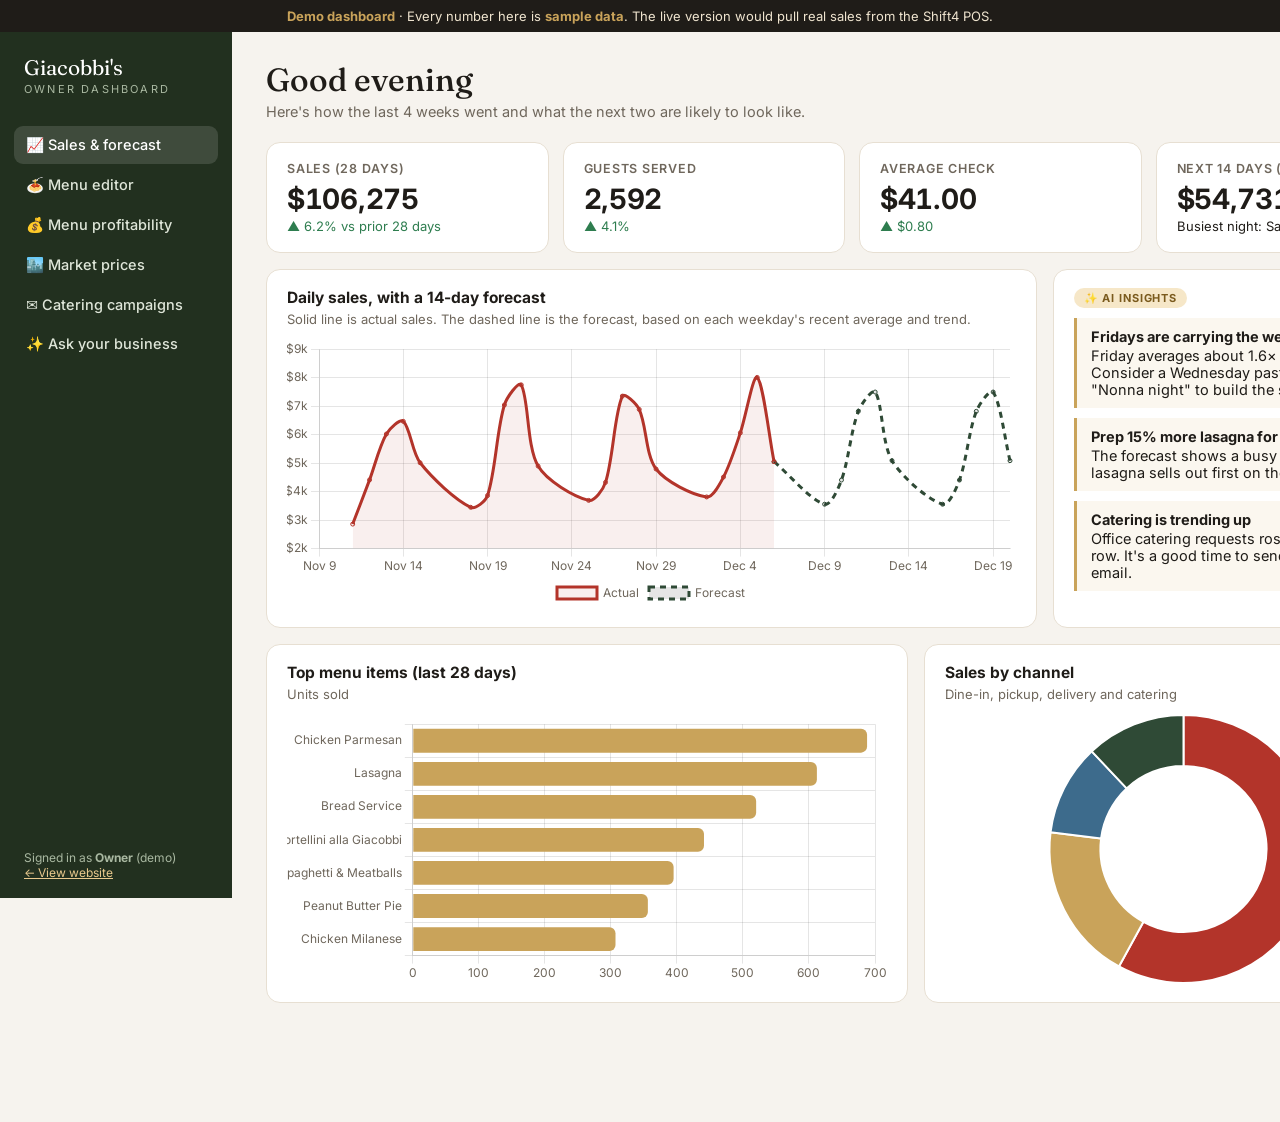
==== admin/index.html @ 355006cf "Staging redesign: public site, demo concierge, owner dashboard Co-Authored-By: Claude Opus 5.5 <nore" ====
<!doctype html>
<html lang="en"><head>
<meta charset="utf-8"><meta name="viewport" content="width=device-width,initial-scale=1">
<title>Owner Dashboard (Demo) · Giacobbi's</title>
<meta name="robots" content="noindex,nofollow">
<link rel="preconnect" href="https://fonts.googleapis.com"><link rel="preconnect" href="https://fonts.gstatic.com" crossorigin>
<link href="https://fonts.googleapis.com/css2?family=Fraunces:opsz,wght@9..144,500;9..144,600&family=Inter:wght@400;500;600;700&display=swap" rel="stylesheet">
<script src="/assets/chart.umd.js"></script>
<style>
:root{--bg:#f6f3ee;--panel:#fff;--ink:#1f1c18;--muted:#6f675c;--line:#e7dfd2;--tomato:#b3342a;--basil:#2f4a36;--gold:#c9a35a;--blue:#3d6b8c;--good:#2e7d4f;--warn:#b7791f;--bad:#b3342a}
*{box-sizing:border-box}
body{margin:0;font-family:Inter,system-ui,sans-serif;background:var(--bg);color:var(--ink);font-size:14.5px}
.banner{background:#1f1c18;color:#efe4cf;text-align:center;font-size:13px;padding:8px}
.banner b{color:var(--gold)}
.app{display:grid;grid-template-columns:232px 1fr;min-height:calc(100vh - 34px)}
aside{background:#22301f;color:#dfe6d9;padding:22px 14px;position:sticky;top:0;height:calc(100vh - 34px)}
aside .brand{font-family:Fraunces,serif;font-size:21px;color:#fff;padding:0 10px 4px}
aside .brand small{display:block;font-family:Inter;font-size:11px;letter-spacing:.2em;text-transform:uppercase;color:#a9b8a1;margin-top:2px}
aside nav{margin-top:26px;display:grid;gap:2px}
aside button{all:unset;cursor:pointer;padding:10px 12px;border-radius:9px;font-weight:500;display:flex;gap:10px;align-items:center}
aside button:hover{background:rgba(255,255,255,.07)}
aside button.on{background:rgba(255,255,255,.13);color:#fff}
aside .foot{position:absolute;bottom:18px;left:14px;right:14px;font-size:12px;color:#a9b8a1;padding:0 10px}
aside .foot a{color:#e9c98d}
main{padding:28px 34px 60px;max-width:1240px}
h1{font-family:Fraunces,serif;font-weight:500;font-size:32px;margin:0 0 4px}
.lede{color:var(--muted);margin:0 0 22px}
.tab{display:none}.tab.on{display:block}
.kpis{display:grid;grid-template-columns:repeat(4,1fr);gap:14px;margin-bottom:16px}
.card{background:var(--panel);border:1px solid var(--line);border-radius:14px;padding:18px 20px}
.kpi .l{color:var(--muted);font-size:12.5px;font-weight:600;text-transform:uppercase;letter-spacing:.06em}
.kpi .v{font-size:28px;font-weight:700;margin-top:6px;letter-spacing:-.01em;font-variant-numeric:tabular-nums}
.kpi .d{font-size:13px;margin-top:2px}
.up{color:var(--good)}.down{color:var(--bad)}
.row{display:grid;gap:16px;margin-bottom:16px}
.r21{grid-template-columns:2fr 1fr}.r11{grid-template-columns:1fr 1fr}
.card h3{margin:0 0 4px;font-size:15.5px}
.card .hint{color:var(--muted);font-size:13px;margin:0 0 12px}
.chartbox{position:relative;height:270px}
table{width:100%;border-collapse:collapse;font-variant-numeric:tabular-nums}
th{text-align:left;font-size:12px;text-transform:uppercase;letter-spacing:.06em;color:var(--muted);font-weight:600;padding:8px 10px;border-bottom:1px solid var(--line)}
td{padding:10px;border-bottom:1px solid #f0ebe2}
td.n,th.n{text-align:right}
.pill{display:inline-block;padding:2px 10px;border-radius:999px;font-size:12px;font-weight:600}
.p-star{background:#e3f1e8;color:var(--good)}.p-plow{background:#e6eef5;color:var(--blue)}.p-puz{background:#fbf0dc;color:var(--warn)}.p-dog{background:#f8e3e1;color:var(--bad)}
.insight{border-left:3px solid var(--gold);padding:10px 14px;background:#fbf7ef;border-radius:0 10px 10px 0;margin:10px 0}
.insight b{display:block;margin-bottom:2px}
.ai{display:inline-flex;align-items:center;gap:6px;font-size:11px;font-weight:700;letter-spacing:.08em;text-transform:uppercase;color:#7a5a1d;background:#f6e7c8;border-radius:999px;padding:3px 10px}
.btn{all:unset;cursor:pointer;border-radius:9px;padding:9px 16px;font-weight:600;font-size:14px;display:inline-flex;gap:6px;align-items:center}
.btn.pri{background:var(--tomato);color:#fff}.btn.pri:hover{background:#8e2620}
.btn.sec{border:1px solid var(--line);background:#fff}.btn.sec:hover{border-color:var(--ink)}
.btn[disabled]{opacity:.5;cursor:not-allowed}
input,select,textarea{font:inherit;padding:9px 12px;border:1px solid var(--line);border-radius:9px;background:#fff;width:100%}
textarea{resize:vertical}
label{display:grid;gap:5px;font-weight:600;font-size:13px}
.stack{display:grid;gap:12px}
.toast{position:fixed;bottom:22px;left:50%;transform:translateX(-50%);background:#1f1c18;color:#fff;padding:11px 18px;border-radius:10px;font-size:14px;opacity:0;transition:.25s;pointer-events:none}
.toast.on{opacity:1}
.email-prev{border:1px solid var(--line);border-radius:12px;overflow:hidden}
.email-prev .eh{background:#22301f;color:#fff;padding:18px 22px;font-family:Fraunces,serif;font-size:22px}
.email-prev .eb{padding:18px 22px;white-space:pre-wrap;line-height:1.6}
.chatlog{height:340px;overflow:auto;display:flex;flex-direction:column;gap:10px;padding:4px}
.m{max-width:80%;padding:10px 14px;border-radius:12px;line-height:1.5}
.m.u{align-self:flex-end;background:var(--tomato);color:#fff}
.m.a{align-self:flex-start;background:#f6f1e8;border:1px solid var(--line)}
.chips{display:flex;gap:6px;flex-wrap:wrap;margin:10px 0}
.chips button{all:unset;cursor:pointer;border:1px solid var(--line);background:#fff;border-radius:999px;padding:6px 12px;font-size:13px}
.chips button:hover{border-color:var(--tomato);color:var(--tomato)}
.src{font-size:12px;color:var(--muted);margin-top:8px}
@media (max-width:900px){.app{grid-template-columns:1fr}aside{position:static;height:auto}aside .foot{position:static;margin-top:16px}.kpis{grid-template-columns:1fr 1fr}.r21,.r11{grid-template-columns:1fr}main{padding:20px}}
</style>
</head><body>
<div class="banner"><b>Demo dashboard</b> · Every number here is <b>sample data</b>. The live version would pull real sales from the Shift4 POS.</div>
<div class="app">
<aside>
  <div class="brand">Giacobbi's<small>Owner dashboard</small></div>
  <nav>
    <button data-t="overview" class="on">📈 Sales & forecast</button>
    <button data-t="menu">🍝 Menu editor</button>
    <button data-t="profit">💰 Menu profitability</button>
    <button data-t="market">🏙️ Market prices</button>
    <button data-t="catering">✉️ Catering campaigns</button>
    <button data-t="ask">✨ Ask your business</button>
  </nav>
  <div class="foot">Signed in as <b>Owner</b> (demo)<br><a href="/">← View website</a></div>
</aside>
<main>

<!-- OVERVIEW -->
<section class="tab on" id="t-overview">
  <h1>Good evening</h1>
  <p class="lede">Here's how the last 4 weeks went and what the next two are likely to look like.</p>
  <div class="kpis" id="kpis"></div>
  <div class="row r21">
    <div class="card"><h3>Daily sales, with a 14-day forecast</h3><p class="hint">Solid line is actual sales. The dashed line is the forecast, based on each weekday's recent average and trend.</p><div class="chartbox"><canvas id="cSales"></canvas></div></div>
    <div class="card"><span class="ai">✨ AI insights</span>
      <div class="insight"><b>Fridays are carrying the week</b>Friday averages about 1.6× a Wednesday. Consider a Wednesday pasta special or a "Nonna night" to build the slow nights.</div>
      <div class="insight"><b>Prep 15% more lasagna for Saturday</b>The forecast shows a busy weekend, and lasagna sells out first on the top Saturdays.</div>
      <div class="insight"><b>Catering is trending up</b>Office catering requests rose 3 weeks in a row. It's a good time to send a holiday-party email.</div>
    </div>
  </div>
  <div class="row r11">
    <div class="card"><h3>Top menu items (last 28 days)</h3><p class="hint">Units sold</p><div class="chartbox"><canvas id="cTop"></canvas></div></div>
    <div class="card"><h3>Sales by channel</h3><p class="hint">Dine-in, pickup, delivery and catering</p><div class="chartbox"><canvas id="cChan"></canvas></div></div>
  </div>
</section>

<!-- MENU EDITOR -->
<section class="tab" id="t-menu">
  <h1>Menu editor</h1>
  <p class="lede">Change a price or description here and the website, the chatbot and the AI-search data all update together.</p>
  <div class="card">
    <table id="menuTbl"><thead><tr><th>Item</th><th>Section</th><th>Description</th><th class="n">Price</th><th></th></tr></thead><tbody></tbody></table>
    <div style="display:flex;gap:10px;margin-top:16px"><button class="btn sec" onclick="addItem()">+ Add item</button><button class="btn pri" onclick="toast('Demo: in the live version this publishes to the website instantly')">Publish changes</button></div>
  </div>
</section>

<!-- PROFIT -->
<section class="tab" id="t-profit">
  <h1>Menu profitability</h1>
  <p class="lede">Which dishes earn the most per plate, and which ones sell. Food cost comes from recipe quantities and supplier prices.</p>
  <div class="row r11">
    <div class="card"><h3>Popularity vs. profit per plate</h3><p class="hint">Top right are Stars. Bottom left are worth rethinking.</p><div class="chartbox" style="height:330px"><canvas id="cMatrix"></canvas></div></div>
    <div class="card"><span class="ai">✨ Recommendations</span><div id="profitRecs"></div></div>
  </div>
  <div class="card"><table id="profitTbl"><thead><tr><th>Item</th><th class="n">Price</th><th class="n">Food cost</th><th class="n">Food cost %</th><th class="n">Profit / plate</th><th class="n">Sold (28d)</th><th class="n">Total profit</th><th>Class</th></tr></thead><tbody></tbody></table></div>
</section>

<!-- MARKET -->
<section class="tab" id="t-market">
  <h1>Market prices</h1>
  <p class="lede">How your prices compare with other Italian restaurants nearby. The live version would refresh this from public menus each month.</p>
  <div class="card"><h3>Your price vs. the nearby average</h3><p class="hint">Sample comparison with three anonymized nearby Italian restaurants</p><div class="chartbox" style="height:300px"><canvas id="cMarket"></canvas></div></div>
  <div class="card" style="margin-top:16px"><table id="mktTbl"><thead><tr><th>Dish</th><th class="n">Giacobbi's</th><th class="n">Nearby A</th><th class="n">Nearby B</th><th class="n">Nearby C</th><th class="n">vs. average</th><th>Suggestion</th></tr></thead><tbody></tbody></table>
  <p class="src">Sample data. Competitor names are hidden in this demo.</p></div>
</section>

<!-- CATERING -->
<section class="tab" id="t-catering">
  <h1>Catering campaigns</h1>
  <p class="lede">Pick a list, let AI draft the email in the restaurant's voice, then review it and send.</p>
  <div class="kpis" style="grid-template-columns:repeat(3,1fr)">
    <div class="card kpi"><div class="l">Catering contacts</div><div class="v">412</div><div class="d">Offices, past events, newsletter</div></div>
    <div class="card kpi"><div class="l">Last campaign open rate</div><div class="v">47%</div><div class="d up">Restaurant average is about 30%</div></div>
    <div class="card kpi"><div class="l">Catering booked from email</div><div class="v">$3,860</div><div class="d">Last 90 days</div></div>
  </div>
  <div class="row r11">
    <div class="card stack">
      <label>Audience<select id="aud"><option value="office">Office & medical campus contacts (186)</option><option value="past">Past catering customers (142)</option><option value="all">Everyone (412)</option></select></label>
      <label>Occasion<select id="occ"><option value="holiday">Holiday parties</option><option value="lunch">Office lunch</option><option value="grad">Graduation season</option><option value="bills">Bills game day</option></select></label>
      <label>Offer (optional)<input id="offer" placeholder="e.g. Free tray of meatballs on orders over 30 guests"></label>
      <div style="display:flex;gap:10px"><button class="btn pri" onclick="draft()">✨ Draft with AI</button><button class="btn sec" onclick="toast('Demo: sending is turned off. The live version sends through an email service with unsubscribe handling.')">Send campaign</button></div>
    </div>
    <div class="email-prev"><div class="eh">Giacobbi's Cucina Citta</div><div class="eb" id="emailBody">Choose a list and an occasion, then click "Draft with AI."</div></div>
  </div>
</section>

<!-- ASK -->
<section class="tab" id="t-ask">
  <h1>Ask your business</h1>
  <p class="lede">Ask about sales, menu and catering in plain English.</p>
  <div class="card">
    <div class="chatlog" id="log"><div class="m a">Ciao! Ask me anything about the restaurant's numbers. Try one of the questions below.</div></div>
    <div class="chips" id="askChips"></div>
    <form id="askForm" style="display:flex;gap:10px"><input id="askIn" placeholder="e.g. What was our best night last month?"><button class="btn pri">Ask</button></form>
    <p class="src">Demo answers come from the sample data on this page.</p>
  </div>
</section>

</main></div>
<div class="toast" id="toast"></div>

<script>
// ---------- sample data (deterministic) ----------
let seed=7; const rnd=()=>{seed=(seed*16807)%2147483647;return (seed-1)/2147483646};
const fmt=n=>'$'+Math.round(n).toLocaleString();
const ITEMS=[
 {n:'Lasagna',s:'Pasta',p:22,c:6.1,u:612,d:'Layered with ricotta, meat sauce and mozzarella'},
 {n:'Chicken Parmesan',s:'Entrées',p:24,c:7.4,u:688,d:'Breaded cutlet, red sauce, melted mozzarella, side of pasta'},
 {n:'Tortellini alla Giacobbi',s:'Pasta',p:23,c:6.6,u:441,d:'The house tortellini'},
 {n:'Eggplant Lasagna',s:'Pasta',p:21,c:5.2,u:268,d:'Fried eggplant in place of pasta sheets'},
 {n:'Chicken Milanese',s:'Entrées',p:24,c:7.9,u:307,d:'Two pan-fried cutlets with arugula and grape tomatoes'},
 {n:'Spaghetti & Meatballs',s:'Pasta',p:19,c:4.3,u:395,d:'Red sauce, the way it should be'},
 {n:'Veal Marsala',s:'Entrées',p:31,c:13.2,u:118,d:'Mushroom Marsala sauce'},
 {n:'Peanut Butter Pie',s:'Dolci',p:9,c:1.9,u:356,d:'A guest favorite'},
 {n:'Bread Service',s:'Antipasti',p:4,c:0.9,u:520,d:'Warm bread with house accompaniments'},
 {n:'Seafood Linguine',s:'Pasta',p:29,c:12.6,u:96,d:'Shrimp, clams and calamari'},
];
// 28 days actual; restaurant closed Mon/Tue
const today=new Date(); today.setHours(0,0,0,0);
const base={0:4600,3:3300,4:3900,5:6300,6:6900}; // Sun, Wed, Thu, Fri, Sat
const days=[];
for(let i=27;i>=0;i--){const d=new Date(today);d.setDate(d.getDate()-i);const w=d.getDay();const open=w in base;
  days.push({d,open,v:open?base[w]*(0.86+rnd()*0.28)*(1+(27-i)*0.004):null});}
const fc=[];
for(let i=1;i<=14;i++){const d=new Date(today);d.setDate(d.getDate()+i);const w=d.getDay();const open=w in base;
  const hist=days.filter(x=>x.open&&x.d.getDay()===w).map(x=>x.v);
  const avg=hist.length?hist.reduce((a,b)=>a+b)/hist.length:null; fc.push({d,open,v:open?avg*1.03:null});}
const total=days.reduce((a,x)=>a+(x.v||0),0);
const covers=Math.round(total/41);
const lbl=d=>d.toLocaleDateString('en-US',{month:'short',day:'numeric'});

document.getElementById('kpis').innerHTML=[
 ['Sales (28 days)',fmt(total),'▲ 6.2% vs prior 28 days','up'],
 ['Guests served',covers.toLocaleString(),'▲ 4.1%','up'],
 ['Average check',fmt(total/covers)+'.00','▲ $0.80','up'],
 ['Next 14 days (forecast)',fmt(fc.reduce((a,x)=>a+(x.v||0),0)),'Busiest night: Saturday',''],
].map(([l,v,d,c])=>`<div class="card kpi"><div class="l">${l}</div><div class="v">${v}</div><div class="d ${c}">${d}</div></div>`).join('');

Chart.defaults.font.family='Inter'; Chart.defaults.color='#6f675c';
new Chart(cSales,{type:'line',data:{labels:[...days,...fc].map(x=>lbl(x.d)),datasets:[
 {label:'Actual',data:[...days.map(x=>x.v),...fc.map(()=>null)],borderColor:'#b3342a',backgroundColor:'rgba(179,52,42,.08)',fill:true,tension:.3,spanGaps:true,pointRadius:2},
 {label:'Forecast',data:[...days.map((x,i)=>i===days.length-1?x.v:null),...fc.map(x=>x.v)],borderColor:'#2f4a36',borderDash:[6,5],tension:.3,spanGaps:true,pointRadius:2}]},
 options:{maintainAspectRatio:false,plugins:{legend:{position:'bottom'}},scales:{y:{ticks:{callback:v=>'$'+v/1000+'k'}},x:{ticks:{maxTicksLimit:10}}}}});
const topItems=[...ITEMS].sort((a,b)=>b.u-a.u).slice(0,7);
new Chart(cTop,{type:'bar',data:{labels:topItems.map(x=>x.n),datasets:[{data:topItems.map(x=>x.u),backgroundColor:'#c9a35a',borderRadius:6}]},options:{indexAxis:'y',maintainAspectRatio:false,plugins:{legend:{display:false}}}});
new Chart(cChan,{type:'doughnut',data:{labels:['Dine-in','Pickup','DoorDash','Catering'],datasets:[{data:[58,19,11,12],backgroundColor:['#b3342a','#c9a35a','#3d6b8c','#2f4a36']}]},options:{maintainAspectRatio:false,plugins:{legend:{position:'right'}},cutout:'62%'}});

// ---------- menu editor ----------
function renderMenu(){menuTbl.tBodies[0].innerHTML=ITEMS.map((x,i)=>`<tr>
 <td><input value="${x.n}" onchange="ITEMS[${i}].n=this.value"></td>
 <td style="width:130px"><select onchange="ITEMS[${i}].s=this.value">${['Antipasti','Pasta','Entrées','Dolci'].map(s=>`<option ${s===x.s?'selected':''}>${s}</option>`).join('')}</select></td>
 <td><input value="${x.d}" id="desc${i}" onchange="ITEMS[${i}].d=this.value"></td>
 <td class="n" style="width:100px"><input value="${x.p}" type="number" step="0.5" onchange="ITEMS[${i}].p=+this.value" style="text-align:right"></td>
 <td style="width:150px"><button class="btn sec" onclick="aiDesc(${i})">✨ Rewrite</button></td></tr>`).join('');}
const voices=['Made the way the Jacobbi family has made it for decades: ','A house favorite: ','Straight from the family kitchen: '];
function aiDesc(i){const x=ITEMS[i];const base=x.d.replace(/^(Made the way.*?: |A house favorite: |Straight from the family kitchen: )/,'');x.d=voices[i%3]+base.charAt(0).toLowerCase()+base.slice(1)+'.';document.getElementById('desc'+i).value=x.d;toast('AI rewrote the description. Review it, then publish.');}
function addItem(){ITEMS.push({n:'New dish',s:'Pasta',p:20,c:6,u:0,d:'Describe the dish'});renderMenu();}
renderMenu();

// ---------- profitability ----------
const avgU=ITEMS.reduce((a,x)=>a+x.u,0)/ITEMS.length, avgM=ITEMS.reduce((a,x)=>a+(x.p-x.c),0)/ITEMS.length;
const cls=x=>{const hiU=x.u>=avgU,hiM=(x.p-x.c)>=avgM;return hiU&&hiM?['Star','p-star']:hiU?['Plowhorse','p-plow']:hiM?['Puzzle','p-puz']:['Rethink','p-dog']};
profitTbl.tBodies[0].innerHTML=[...ITEMS].sort((a,b)=>(b.p-b.c)*b.u-(a.p-a.c)*a.u).map(x=>{const[c,k]=cls(x);const pct=x.c/x.p*100;
 return `<tr><td><b>${x.n}</b></td><td class="n">$${x.p.toFixed(2)}</td><td class="n">$${x.c.toFixed(2)}</td><td class="n" style="color:${pct>35?'var(--bad)':'inherit'}">${pct.toFixed(0)}%</td><td class="n">$${(x.p-x.c).toFixed(2)}</td><td class="n">${x.u}</td><td class="n"><b>${fmt((x.p-x.c)*x.u)}</b></td><td><span class="pill ${k}">${c}</span></td></tr>`}).join('');
new Chart(cMatrix,{type:'scatter',data:{datasets:[{data:ITEMS.map(x=>({x:x.u,y:x.p-x.c,n:x.n})),backgroundColor:ITEMS.map(x=>({Star:'#2e7d4f',Plowhorse:'#3d6b8c',Puzzle:'#b7791f',Rethink:'#b3342a'})[cls(x)[0]]),pointRadius:8}]},
 options:{maintainAspectRatio:false,plugins:{legend:{display:false},tooltip:{callbacks:{label:c=>`${c.raw.n}: ${c.raw.x} sold, $${c.raw.y.toFixed(2)}/plate`}}},scales:{x:{title:{display:true,text:'Units sold (28 days)'}},y:{title:{display:true,text:'Profit per plate'},ticks:{callback:v=>'$'+v}}}}});
profitRecs.innerHTML=`
 <div class="insight"><b>Chicken Parm is your workhorse</b>It's the top seller, at a healthy 31% food cost. Raising it $1 adds about $690 a month with little risk to demand.</div>
 <div class="insight"><b>Seafood Linguine and Veal Marsala: high cost, slow sellers</b>Both run above 40% food cost and sell fewer than 120 plates a month. Try making them weekend specials so less inventory sits in the walk-in.</div>
 <div class="insight"><b>Promote the Eggplant Lasagna</b>It has a strong margin and the best story on the menu (it came from Carmine's). It just needs more people to see it, so feature it on the site and have servers mention it.</div>`;

// ---------- market ----------
const MK=[['Lasagna',22,24,21,26],['Chicken Parmesan',24,26,23,27],['Chicken Milanese',24,25,24,28],['Spaghetti & Meatballs',19,21,18,22],['Veal Marsala',31,32,29,34],['Seafood Linguine',29,31,30,33]];
mktTbl.tBodies[0].innerHTML=MK.map(([n,g,a,b,c])=>{const av=(a+b+c)/3,d=g-av;return `<tr><td><b>${n}</b></td><td class="n"><b>$${g}</b></td><td class="n">$${a}</td><td class="n">$${b}</td><td class="n">$${c}</td><td class="n ${d<0?'down':'up'}">${d<0?'−':'+'}$${Math.abs(d).toFixed(2)}</td><td>${d<-1?'Room to raise about $1':'Priced in line'}</td></tr>`}).join('');
new Chart(cMarket,{type:'bar',data:{labels:MK.map(x=>x[0]),datasets:[{label:"Giacobbi's",data:MK.map(x=>x[1]),backgroundColor:'#b3342a',borderRadius:6},{label:'Nearby average',data:MK.map(x=>((x[2]+x[3]+x[4])/3).toFixed(2)),backgroundColor:'#d9cdb8',borderRadius:6}]},options:{maintainAspectRatio:false,plugins:{legend:{position:'bottom'}},scales:{y:{ticks:{callback:v=>'$'+v}}}}});

// ---------- catering email ----------
function draft(){
 const o=occ.value, offer=offer_.value.trim();
 const subj={holiday:'Let us cater your holiday party 🎄',lunch:'Lunch for the office, handled',grad:'Graduation party trays from Giacobbi\'s',bills:'Game day trays, Bills edition'}[o];
 const hook={holiday:'The holidays are coming up fast, and party calendars fill up just as quickly.',lunch:'Feeding a team shouldn\'t mean another sad sandwich platter.',grad:'Graduation season means a crowd, and a crowd means trays.',bills:'Sundays in Buffalo call for a full table.'}[o];
 emailBody.textContent=`Subject: ${subj}

${hook}

Let Giacobbi's handle the food. Our drop-off catering brings the family recipes our guests love straight to your door: lasagna, chicken parm, the eggplant lasagna from Carmine's, salads and plenty of bread.
${offer?'\n'+offer+'\n':''}
• Trays sized for 10 to 100+ guests
• Delivered hot and ready to serve
• Just tell us the date and headcount, and we'll plan the rest

Reply to this email or call (716) 834-4000 to book.

Grazie,
The Jacobbi family
Giacobbi's Cucina Citta · 59 Allen St., Buffalo

Unsubscribe`;
 toast('Draft ready. Edit anything before sending.');
}
const offer_=document.getElementById('offer');

// ---------- ask ----------
const best=days.filter(x=>x.open).sort((a,b)=>b.v-a.v)[0];
const QA=[
 ['What was our best night?',()=>`Your best night in the last 28 days was ${best.d.toLocaleDateString('en-US',{weekday:'long',month:'short',day:'numeric'})} at ${fmt(best.v)}.`],
 ['Which dish should I raise the price on?',()=>`Chicken Parmesan. It's your top seller at 31% food cost, and nearby restaurants charge about $1.33 more on average. A $1 increase adds about $690 a month.`],
 ['How much should we prep for Saturday?',()=>`Saturday is forecast at ${fmt(fc.find(x=>x.d.getDay()===6).v)}. Based on recent Saturdays, plan for roughly 48 lasagna, 52 chicken parm and 30 tortellini.`],
 ['How is catering doing?',()=>`Catering is about 12% of sales, and requests rose three weeks in a row. The last email campaign booked $3,860. Want me to draft a holiday-party email?`],
];
askChips.innerHTML=QA.map((q,i)=>`<button onclick="ask(${i})">${q[0]}</button>`).join('');
function say(t,c){const d=document.createElement('div');d.className='m '+c;d.textContent=t;log.append(d);log.scrollTop=log.scrollHeight;}
function ask(i){say(QA[i][0],'u');setTimeout(()=>say(QA[i][1](),'a'),500);}
askForm.onsubmit=e=>{e.preventDefault();const q=askIn.value.trim();if(!q)return;askIn.value='';say(q,'u');
 const s=q.toLowerCase();const i=/best|record|biggest/.test(s)?0:/price|raise|charge/.test(s)?1:/prep|saturday|forecast/.test(s)?2:/cater|email/.test(s)?3:-1;
 setTimeout(()=>say(i>=0?QA[i][1]():'In the live version I\'d answer that from your real Shift4 sales. For this demo, try one of the suggested questions.','a'),500);};

// ---------- tabs + toast ----------
document.querySelectorAll('aside nav button').forEach(b=>b.onclick=()=>{document.querySelectorAll('aside nav button').forEach(x=>x.classList.toggle('on',x===b));document.querySelectorAll('.tab').forEach(t=>t.classList.toggle('on',t.id==='t-'+b.dataset.t));window.scrollTo(0,0)});
function toast(t){const el=document.getElementById('toast');el.textContent=t;el.classList.add('on');clearTimeout(el._t);el._t=setTimeout(()=>el.classList.remove('on'),2600);}
</script>
</body></html>
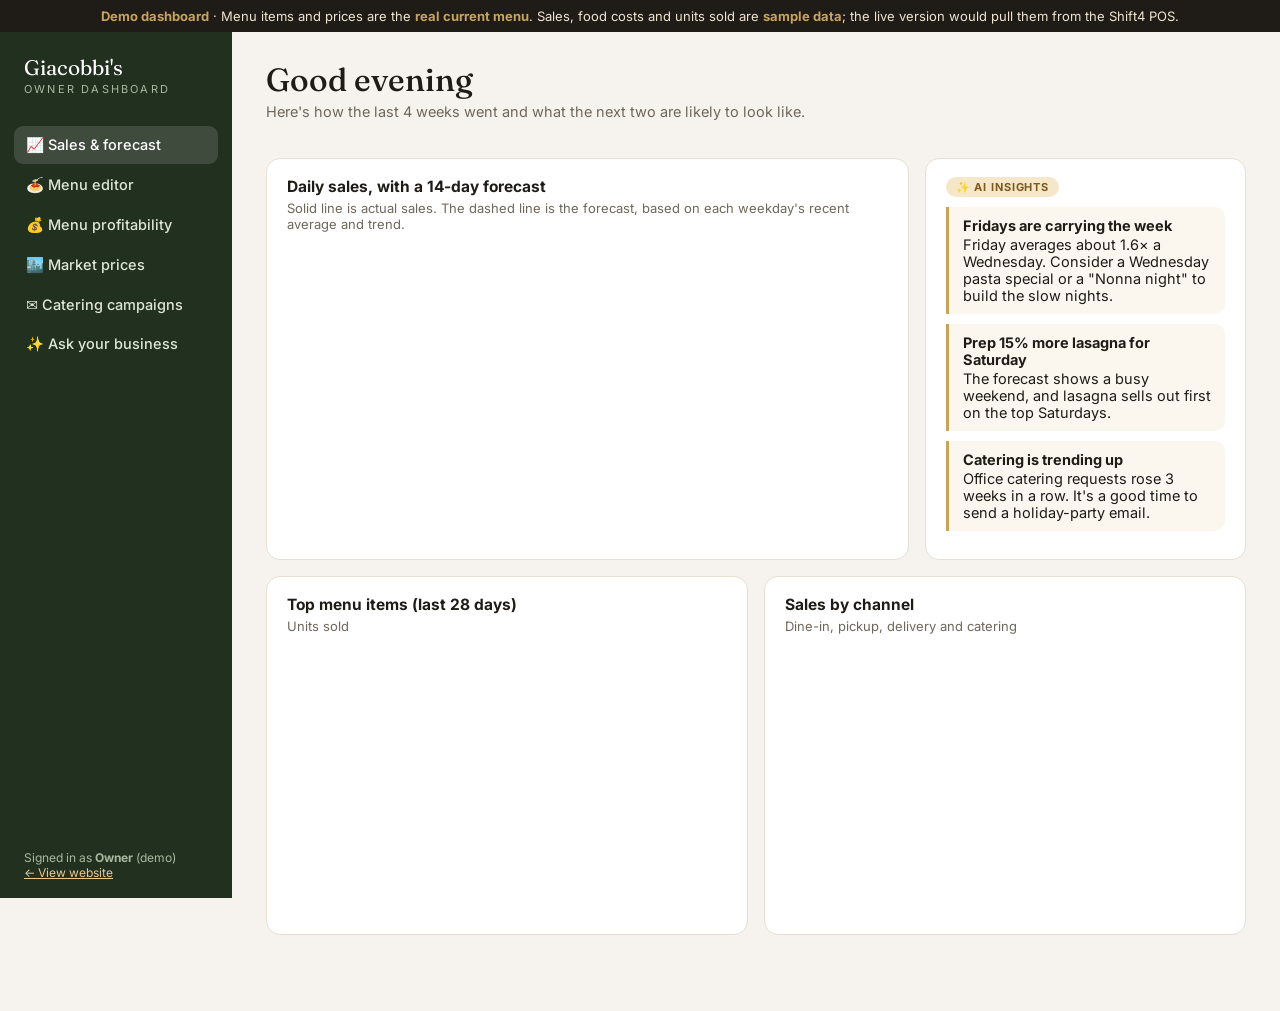
==== commit 266f92fb: "Load the real menu into the admin editor and the concierge The menu editor lists every current item " ====
--- a/admin/index.html
+++ b/admin/index.html
@@ -6,6 +6,8 @@
 <link rel="preconnect" href="https://fonts.googleapis.com"><link rel="preconnect" href="https://fonts.gstatic.com" crossorigin>
 <link href="https://fonts.googleapis.com/css2?family=Fraunces:opsz,wght@9..144,500;9..144,600&family=Inter:wght@400;500;600;700&display=swap" rel="stylesheet">
 <script src="/assets/chart.umd.js"></script>
+<script src="/assets/menu-data.js"></script>
+<link rel="icon" type="image/png" href="/assets/img/favicon.png">
 <style>
 :root{--bg:#f6f3ee;--panel:#fff;--ink:#1f1c18;--muted:#6f675c;--line:#e7dfd2;--tomato:#b3342a;--basil:#2f4a36;--gold:#c9a35a;--blue:#3d6b8c;--good:#2e7d4f;--warn:#b7791f;--bad:#b3342a}
 *{box-sizing:border-box}
@@ -70,7 +72,7 @@
 @media (max-width:900px){.app{grid-template-columns:1fr}aside{position:static;height:auto}aside .foot{position:static;margin-top:16px}.kpis{grid-template-columns:1fr 1fr}.r21,.r11{grid-template-columns:1fr}main{padding:20px}}
 </style>
 </head><body>
-<div class="banner"><b>Demo dashboard</b> · Every number here is <b>sample data</b>. The live version would pull real sales from the Shift4 POS.</div>
+<div class="banner"><b>Demo dashboard</b> · Menu items and prices are the <b>real current menu</b>. Sales, food costs and units sold are <b>sample data</b>; the live version would pull them from the Shift4 POS.</div>
 <div class="app">
 <aside>
   <div class="brand">Giacobbi's<small>Owner dashboard</small></div>
@@ -108,7 +110,7 @@
 <!-- MENU EDITOR -->
 <section class="tab" id="t-menu">
   <h1>Menu editor</h1>
-  <p class="lede">Change a price or description here and the website, the chatbot and the AI-search data all update together.</p>
+  <p class="lede">Change a price or description here and the website, the chatbot and the AI-search data all update together. Loaded from the current placemat (<span id="menuSrc"></span>).</p>
   <div class="card">
     <table id="menuTbl"><thead><tr><th>Item</th><th>Section</th><th>Description</th><th class="n">Price</th><th></th></tr></thead><tbody></tbody></table>
     <div style="display:flex;gap:10px;margin-top:16px"><button class="btn sec" onclick="addItem()">+ Add item</button><button class="btn pri" onclick="toast('Demo: in the live version this publishes to the website instantly')">Publish changes</button></div>
@@ -174,18 +176,14 @@
 // ---------- sample data (deterministic) ----------
 let seed=7; const rnd=()=>{seed=(seed*16807)%2147483647;return (seed-1)/2147483646};
 const fmt=n=>'$'+Math.round(n).toLocaleString();
-const ITEMS=[
- {n:'Lasagna',s:'Pasta',p:22,c:6.1,u:612,d:'Layered with ricotta, meat sauce and mozzarella'},
- {n:'Chicken Parmesan',s:'Entrées',p:24,c:7.4,u:688,d:'Breaded cutlet, red sauce, melted mozzarella, side of pasta'},
- {n:'Tortellini alla Giacobbi',s:'Pasta',p:23,c:6.6,u:441,d:'The house tortellini'},
- {n:'Eggplant Lasagna',s:'Pasta',p:21,c:5.2,u:268,d:'Fried eggplant in place of pasta sheets'},
- {n:'Chicken Milanese',s:'Entrées',p:24,c:7.9,u:307,d:'Two pan-fried cutlets with arugula and grape tomatoes'},
- {n:'Spaghetti & Meatballs',s:'Pasta',p:19,c:4.3,u:395,d:'Red sauce, the way it should be'},
- {n:'Veal Marsala',s:'Entrées',p:31,c:13.2,u:118,d:'Mushroom Marsala sauce'},
- {n:'Peanut Butter Pie',s:'Dolci',p:9,c:1.9,u:356,d:'A guest favorite'},
- {n:'Bread Service',s:'Antipasti',p:4,c:0.9,u:520,d:'Warm bread with house accompaniments'},
- {n:'Seafood Linguine',s:'Pasta',p:29,c:12.6,u:96,d:'Shrimp, clams and calamari'},
-];
+// Real menu (generated by build.mjs from the current placemat). Prices are real; c (food cost) and u (units, 28 days) are SAMPLE.
+const SAMPLE={'Chicken Parmesan':[7.1,688],'Lasagne':[6.0,612],'Chicken Piccata':[7.4,540],'House Bread Service':[1.6,520],'Chicken Marsala':[7.6,410],
+ 'Penne Pink Vodka':[4.6,395],'Beans & Greens':[3.1,372],'Chicken Milanese':[7.6,307],'Eggplant Parmesan':[5.0,268],'Gnocchi':[5.2,240],
+ 'Steak Giacobbi':[11.5,210],'Veal Parmesan':[12.4,118],'Fruitti di Mare':[12.6,96]};
+const MENU_SECTIONS=window.GIA_MENU.sections;
+const ALL=MENU_SECTIONS.flatMap(sec=>sec.items.map(x=>({n:x.n,s:sec.title,d:x.d,p:x.p,price:x.price})));
+// Profitability, top sellers and the market tab use the dishes that have sample sales.
+const ITEMS=ALL.filter(x=>SAMPLE[x.n]&&typeof x.p==='number').map(x=>({...x,c:SAMPLE[x.n][0],u:SAMPLE[x.n][1]}));
 // 28 days actual; restaurant closed Mon/Tue
 const today=new Date(); today.setHours(0,0,0,0);
 const base={0:4600,3:3300,4:3900,5:6300,6:6900}; // Sun, Wed, Thu, Fri, Sat
@@ -217,15 +215,17 @@
 new Chart(cChan,{type:'doughnut',data:{labels:['Dine-in','Pickup','DoorDash','Catering'],datasets:[{data:[58,19,11,12],backgroundColor:['#b3342a','#c9a35a','#3d6b8c','#2f4a36']}]},options:{maintainAspectRatio:false,plugins:{legend:{position:'right'}},cutout:'62%'}});
 
 // ---------- menu editor ----------
-function renderMenu(){menuTbl.tBodies[0].innerHTML=ITEMS.map((x,i)=>`<tr>
- <td><input value="${x.n}" onchange="ITEMS[${i}].n=this.value"></td>
- <td style="width:130px"><select onchange="ITEMS[${i}].s=this.value">${['Antipasti','Pasta','Entrées','Dolci'].map(s=>`<option ${s===x.s?'selected':''}>${s}</option>`).join('')}</select></td>
- <td><input value="${x.d}" id="desc${i}" onchange="ITEMS[${i}].d=this.value"></td>
- <td class="n" style="width:100px"><input value="${x.p}" type="number" step="0.5" onchange="ITEMS[${i}].p=+this.value" style="text-align:right"></td>
+const esc=t=>String(t).replace(/&/g,'&amp;').replace(/"/g,'&quot;').replace(/</g,'&lt;');
+menuSrc.textContent=window.GIA_MENU.source+', '+window.GIA_MENU.updated;
+function renderMenu(){menuTbl.tBodies[0].innerHTML=ALL.map((x,i)=>`<tr>
+ <td><input value="${esc(x.n)}" onchange="ALL[${i}].n=this.value"></td>
+ <td style="width:150px"><select onchange="ALL[${i}].s=this.value">${MENU_SECTIONS.map(s=>`<option ${s.title===x.s?'selected':''}>${esc(s.title)}</option>`).join('')}</select></td>
+ <td><input value="${esc(x.d)}" id="desc${i}" onchange="ALL[${i}].d=this.value"></td>
+ <td class="n" style="width:110px">${typeof x.p==='number'&&!/\/|from/.test(x.price)?`<input value="${x.p}" type="number" step="0.25" onchange="ALL[${i}].p=+this.value" style="text-align:right">`:`<span title="Multiple prices: edit in build.mjs">${esc(x.price)||'—'}</span>`}</td>
  <td style="width:150px"><button class="btn sec" onclick="aiDesc(${i})">✨ Rewrite</button></td></tr>`).join('');}
 const voices=['Made the way the Jacobbi family has made it for decades: ','A house favorite: ','Straight from the family kitchen: '];
-function aiDesc(i){const x=ITEMS[i];const base=x.d.replace(/^(Made the way.*?: |A house favorite: |Straight from the family kitchen: )/,'');x.d=voices[i%3]+base.charAt(0).toLowerCase()+base.slice(1)+'.';document.getElementById('desc'+i).value=x.d;toast('AI rewrote the description. Review it, then publish.');}
-function addItem(){ITEMS.push({n:'New dish',s:'Pasta',p:20,c:6,u:0,d:'Describe the dish'});renderMenu();}
+function aiDesc(i){const x=ALL[i];const base=x.d.replace(/^(Made the way.*?: |A house favorite: |Straight from the family kitchen: )/,'');x.d=voices[i%3]+base.charAt(0).toLowerCase()+base.slice(1)+'.';document.getElementById('desc'+i).value=x.d;toast('AI rewrote the description. Review it, then publish.');}
+function addItem(){ALL.push({n:'New dish',s:'Pasta',p:20,price:'$20',d:'Describe the dish'});renderMenu();}
 renderMenu();
 
 // ---------- profitability ----------
@@ -237,11 +237,13 @@
  options:{maintainAspectRatio:false,plugins:{legend:{display:false},tooltip:{callbacks:{label:c=>`${c.raw.n}: ${c.raw.x} sold, $${c.raw.y.toFixed(2)}/plate`}}},scales:{x:{title:{display:true,text:'Units sold (28 days)'}},y:{title:{display:true,text:'Profit per plate'},ticks:{callback:v=>'$'+v}}}}});
 profitRecs.innerHTML=`
  <div class="insight"><b>Chicken Parm is your workhorse</b>It's the top seller, at a healthy 31% food cost. Raising it $1 adds about $690 a month with little risk to demand.</div>
- <div class="insight"><b>Seafood Linguine and Veal Marsala: high cost, slow sellers</b>Both run above 40% food cost and sell fewer than 120 plates a month. Try making them weekend specials so less inventory sits in the walk-in.</div>
- <div class="insight"><b>Promote the Eggplant Lasagna</b>It has a strong margin and the best story on the menu (it came from Carmine's). It just needs more people to see it, so feature it on the site and have servers mention it.</div>`;
+ <div class="insight"><b>Fruitti di Mare and Veal Parmesan: high cost, slow sellers</b>Both run above 40% food cost and sell fewer than 120 plates a month. Watch portioning on the seafood, or feature them as weekend specials so less inventory sits in the walk-in.</div>
+ <div class="insight"><b>Feature the Eggplant Parmesan</b>It has a strong margin, and the family's eggplant lasagne from Carmine's already sells on the party and catering menus. Have servers mention the Carmine's story.</div>`;
 
 // ---------- market ----------
-const MK=[['Lasagna',22,24,21,26],['Chicken Parmesan',24,26,23,27],['Chicken Milanese',24,25,24,28],['Spaghetti & Meatballs',19,21,18,22],['Veal Marsala',31,32,29,34],['Seafood Linguine',29,31,30,33]];
+// Giacobbi's column = real menu price; the three nearby columns are SAMPLE numbers for anonymized restaurants.
+const PRICE=n=>ALL.find(x=>x.n===n).p;
+const MK=[['Lasagne',PRICE('Lasagne'),22,20,23],['Chicken Parmesan',PRICE('Chicken Parmesan'),24,24,25],['Chicken Milanese',PRICE('Chicken Milanese'),24,23,25],['Penne Pink Vodka',PRICE('Penne Pink Vodka'),19,18,21],['Veal Parmesan',PRICE('Veal Parmesan'),30,28,31],['Fruitti di Mare',PRICE('Fruitti di Mare'),30,29,32]];
 mktTbl.tBodies[0].innerHTML=MK.map(([n,g,a,b,c])=>{const av=(a+b+c)/3,d=g-av;return `<tr><td><b>${n}</b></td><td class="n"><b>$${g}</b></td><td class="n">$${a}</td><td class="n">$${b}</td><td class="n">$${c}</td><td class="n ${d<0?'down':'up'}">${d<0?'−':'+'}$${Math.abs(d).toFixed(2)}</td><td>${d<-1?'Room to raise about $1':'Priced in line'}</td></tr>`}).join('');
 new Chart(cMarket,{type:'bar',data:{labels:MK.map(x=>x[0]),datasets:[{label:"Giacobbi's",data:MK.map(x=>x[1]),backgroundColor:'#b3342a',borderRadius:6},{label:'Nearby average',data:MK.map(x=>((x[2]+x[3]+x[4])/3).toFixed(2)),backgroundColor:'#d9cdb8',borderRadius:6}]},options:{maintainAspectRatio:false,plugins:{legend:{position:'bottom'}},scales:{y:{ticks:{callback:v=>'$'+v}}}}});
 
@@ -254,7 +256,7 @@
 
 ${hook}
 
-Let Giacobbi's handle the food. Our drop-off catering brings the family recipes our guests love straight to your door: lasagna, chicken parm, the eggplant lasagna from Carmine's, salads and plenty of bread.
+Let Giacobbi's handle the food. Our drop-off catering brings the family recipes our guests love straight to your door: chicken piccata, lasagna, the eggplant lasagne from Carmine's, salads and plenty of bread. Hot drop-off buffets start at $18.75 per person.
 ${offer?'\n'+offer+'\n':''}
 • Trays sized for 10 to 100+ guests
 • Delivered hot and ready to serve
@@ -276,7 +278,7 @@
 const QA=[
  ['What was our best night?',()=>`Your best night in the last 28 days was ${best.d.toLocaleDateString('en-US',{weekday:'long',month:'short',day:'numeric'})} at ${fmt(best.v)}.`],
  ['Which dish should I raise the price on?',()=>`Chicken Parmesan. It's your top seller at 31% food cost, and nearby restaurants charge about $1.33 more on average. A $1 increase adds about $690 a month.`],
- ['How much should we prep for Saturday?',()=>`Saturday is forecast at ${fmt(fc.find(x=>x.d.getDay()===6).v)}. Based on recent Saturdays, plan for roughly 48 lasagna, 52 chicken parm and 30 tortellini.`],
+ ['How much should we prep for Saturday?',()=>`Saturday is forecast at ${fmt(fc.find(x=>x.d.getDay()===6).v)}. Based on recent Saturdays, plan for roughly 48 lasagne, 52 chicken parm and 40 chicken piccata.`],
  ['How is catering doing?',()=>`Catering is about 12% of sales, and requests rose three weeks in a row. The last email campaign booked $3,860. Want me to draft a holiday-party email?`],
 ];
 askChips.innerHTML=QA.map((q,i)=>`<button onclick="ask(${i})">${q[0]}</button>`).join('');
